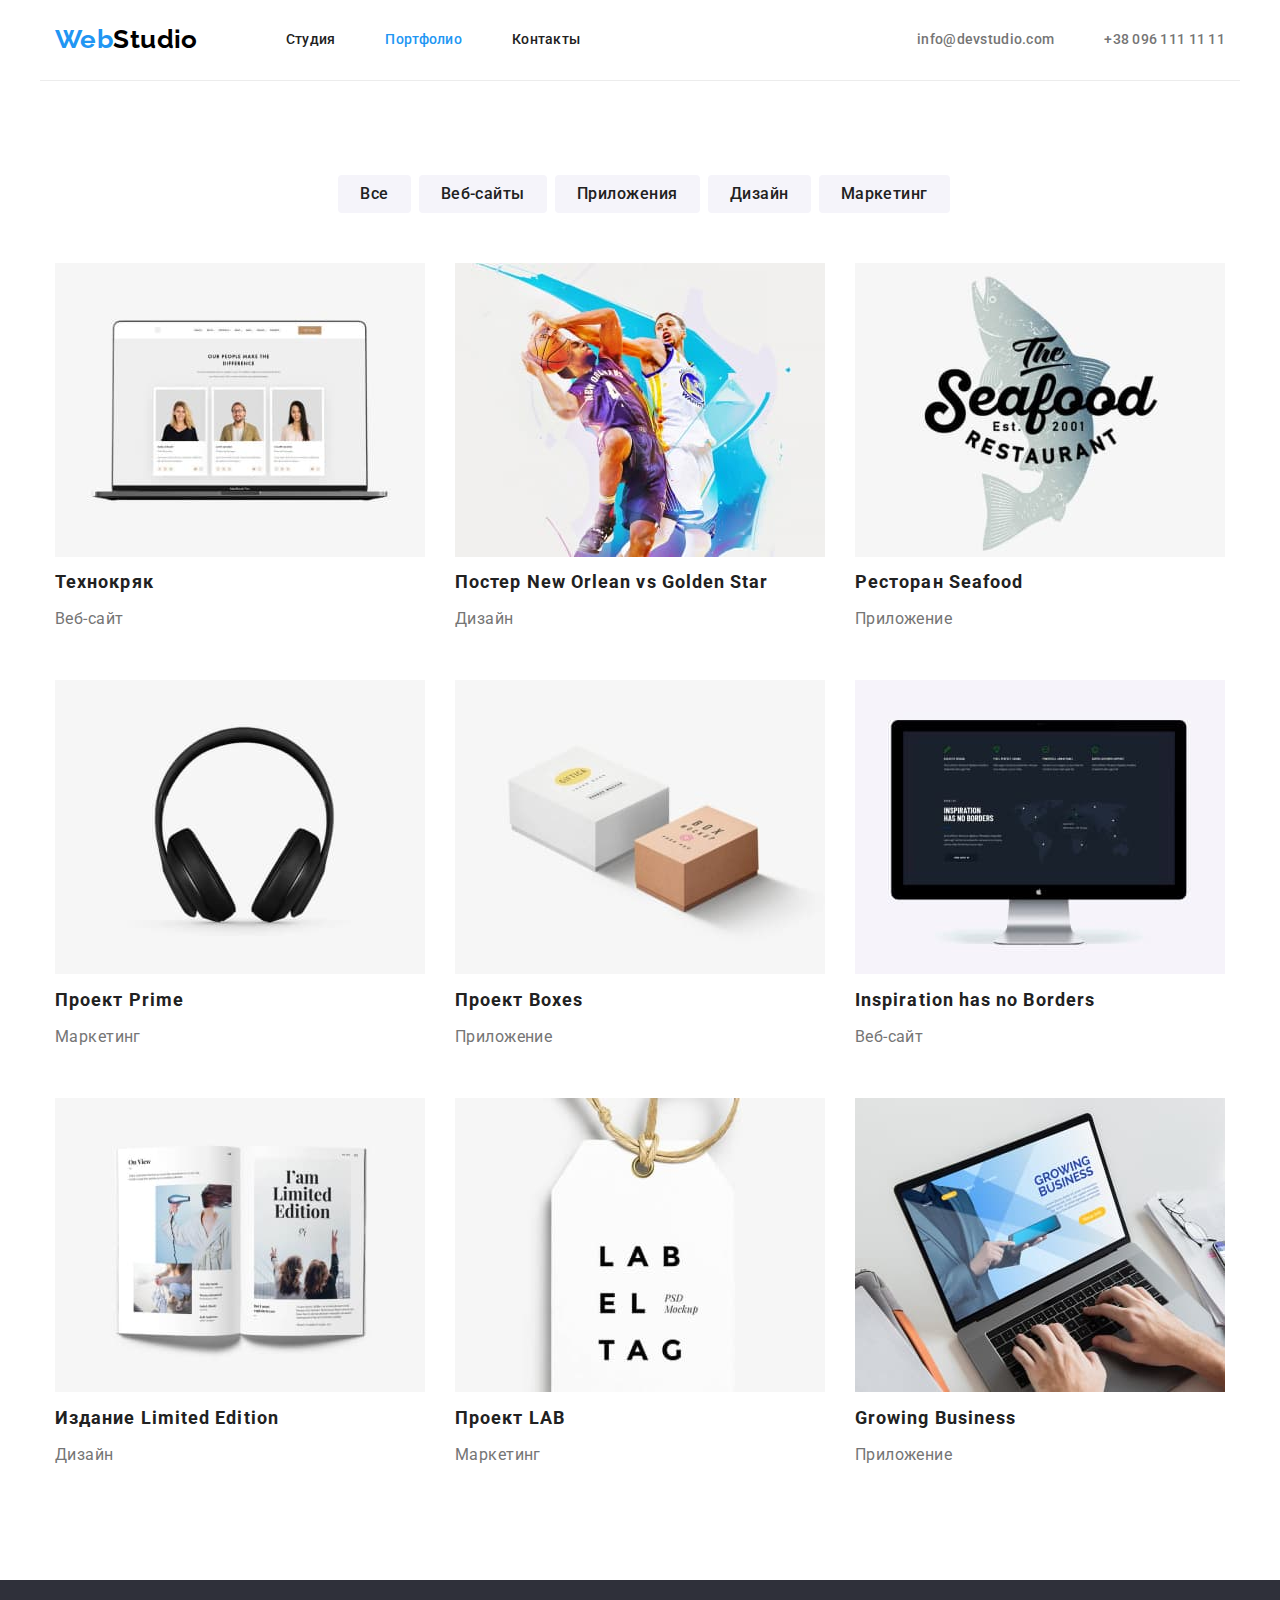
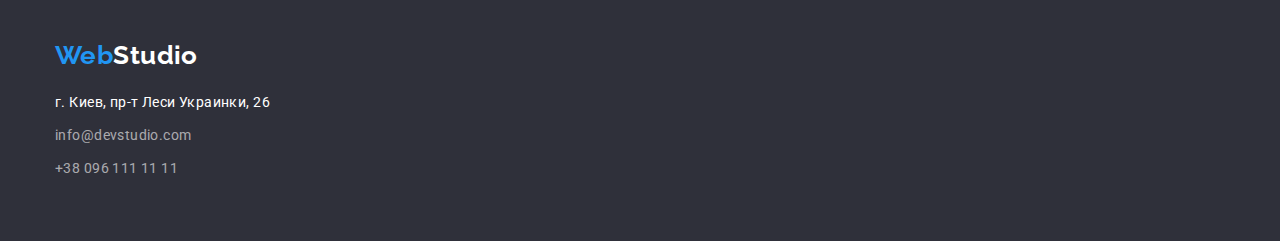
==== portfolio.html @ fbd90533 "Flexbox" ====
<!DOCTYPE html>
<html lang="ru">

<head>
    <meta charset="UTF-8">
    <meta http-equiv="X-UA-Compatible" content="IE=edge">
    <meta name="viewport" content="width=device-width, initial-scale=1.0">
    <title>Document</title>
    <link
        href="https://fonts.googleapis.com/css2?family=Raleway:wght@700&family=Roboto:wght@400;500;700;900&display=swap"
        rel="stylesheet">
    <link rel="stylesheet"
        href="https://cdnjs.cloudflare.com/ajax/libs/modern-normalize/1.1.0/modern-normalize.min.css">
    <link rel="stylesheet" href="./css/styles.css">
</head>

<body>
    <!-- Шапка сайта -->
    <header class="page-header">

        <div class="container">
            <nav class="main-nav">
                <a href="./index.html" class="logo"><span class="accent">Web</span>Studio</a>
                <ul class="site-nav list ">
                    <li class="item"> <a href="./index.html" class="link ">Студия</a> </li>
                    <li class="item"><a href="./portfolio.html" class="link current">Портфолио</a></li>
                    <li class="item"><a href="" class="link">Контакты</a></li>
                </ul>
            </nav>
        </div>
        <div class="container">
            <ul class="contacts list">
                <li class="item"><a href="mailto:info@devstudio.com" class="contact">info@devstudio.com</a></li>
                <li class="item"><a href="tel:+380961111111" class="contact">+38 096 111 11 11</a></li>
            </ul>
        </div>

    </header>
    <main>

        <section class="section">
            <h1 class="visually-hidden">Портфолио</h1>
            <!-- Фильтр -->
            <div class="container">
                <ul class="filter list">
                    <li class="item"> <button type="button" class="button secondary">Все</button></li>
                    <li class="item"><button type="button" class="button secondary">Веб-сайты</button></li>
                    <li class="item"><button type="button" class="button secondary">Приложения</button></li>
                    <li class="item"><button type="button" class="button secondary">Дизайн</button></li>
                    <li class="item"><button type="button" class="button secondary">Маркетинг</button></li>

                </ul>
            </div>
            <!-- Галерея -->
            <div class="container ">
                <ul class="gallery list">
                    <li class="gallery-element">
                        <img src="./image/tech.jpg" alt="Технокряк" width="370">
                        <h2 class="title">Технокряк</h2>
                        <p class="text">Веб-сайт</p>
                    </li>
                    <li class="gallery-element">
                        <img src="./image/baketball.jpg" alt="Постер New Orlean vs Golden Star" width="370">
                        <h2 class="title">Постер New Orlean vs Golden Star</h2>
                        <p class="text">Дизайн</p>
                    </li>
                    <li class="gallery-element">
                        <img src="./image/seafood.jpg" alt="Ресторан Seafood" width="370">
                        <h2 class="title">Ресторан Seafood</h2>
                        <p class="text">Приложение</p>
                    </li>
                    <li class="gallery-element">
                        <img src="./image/headphones.jpg" alt="Проект Prime" width="370">
                        <h2 class="title">Проект Prime</h2>
                        <p class="text">Маркетинг</p>
                    </li>
                    <li class="gallery-element">
                        <img src="./image/box.jpg" alt="Проект Boxes" width="370">
                        <h2 class="title">Проект Boxes</h2>
                        <p class="text">Приложение</p>
                    </li>
                    <li class="gallery-element">
                        <img src="./image/screen.jpg" alt="Inspiration has no Borders" width="370">
                        <h2 class="title">Inspiration has no Borders</h2>
                        <p class="text">Веб-сайт</p>
                    </li>
                    <li class="gallery-element">
                        <img src="./image/magazine.jpg" alt="Издание Limited Edition" width="370">
                        <h2 class="title">Издание Limited Edition</h2>
                        <p class="text">Дизайн</p>
                    </li>
                    <li class="gallery-element">
                        <img src="./image/lab.jpg" alt="Проект LAB" width="370">
                        <h2 class="title">Проект LAB</h2>
                        <p class="text">Маркетинг</p>
                    </li>
                    <li class="gallery-element">
                        <img src="./image/laptop.jpg" alt="Growing Business" width="370">
                        <h2 class="title">Growing Business</h2>
                        <p class="text">Приложение</p>
                    </li>
                </ul>
            </div>
        </section>

    </main>

    <!-- Футер -->
    <footer class="footer">
        <div class="container">
            <a href="./index.html" class="logo logo-color"> <span class="accent">Web</span>Studio</a>
            <address>
                <ul class="information list">
                    <li><a href="https://goo.gl/maps/9Z7qe7YCzhTjA3D87" target="_blank"
                            rel="nofollow noopener noreferrer" class="address">г. Киев, пр-т Леси Украинки, 26</a></li>
                    <li><a href="mailto:info@devstudio.com" class="contact">info@devstudio.com</a></li>
                    <li><a href="tel:+380961111111" class="contact">+38 096 111 11 11</a></li>
                </ul>
            </address>
        </div>
    </footer>



</body>

</html>
---- css/styles.css ----
/* цвет втор #212121 */
/* цвет основ #757575 */
/* белій #FFFFFF */
/* акцент голубой #2196F3 */

/* вторичній цвет фона на команду #F5F4FA */


:root {
    --primary-text-color: #757575;
    --title-text-color: #212121;
    --accent-color: #2196F3;
    --black-color-logo: #000000;
    --white-color: #ffffff;
    --dark-bgc: #2F303A;
    --light-bgc: #F5F4FA;
    --btn-bdc: #188CE8;
}

/* INDEX-Студия*/
body {
    background-color: var(--white-color);
    color: var(--primary-text-color);
    font-family: Roboto, sans-serif;
    font-size: 14px;
    line-height: 1.7;
    letter-spacing: 0.03em;
}

/* Утиліти */
.list {
    list-style: none;
    padding: 0;
    margin: 0;
}

/* Page header */
.page-header {
    display: flex;
    align-items: center;

    margin-left: auto;
    margin-right: auto;
    width: 1200px;
    border-bottom:1px solid #ECECEC;
}

.container {
    margin-left: auto;
    margin-right: auto;
    width: 1200px;
    padding-right: 15px;
    padding-left: 15px;


}

/* Logo */
.logo {
    color: var(--black-color-logo);
    font-family: Raleway, sans-serif;
    font-weight: 700;
    font-size: 26px;
    line-height: 1.2;
    text-decoration: none;
    margin-right: 88px;
}

.accent {
    color: var(--accent-color);
}


/* Main nav */
.main-nav {
    display: flex;
    align-items: center;

}

/* Site nav */
.site-nav .link {
    color: var(--title-text-color);
    font-weight: 500;
    line-height: 1.14;
    letter-spacing: 0.02em;
    text-decoration: none;

}

.site-nav .link:hover,
.site-nav .link:focus {
    color: var(--accent-color);
}

.site-nav .link.current {
    color: var(--accent-color);
}

/* Site contacts */
.contacts {
    justify-content: flex-end;
}

.contacts .contact {
    color: var(--primary-text-color);
    font-weight: 500;
    line-height: 1.14;
    letter-spacing: 0.02em;
    text-decoration: none;
}

.contacts .contact:hover,
.contacts .contact:focus {
    color: var(--accent-color);
}


/* Site nav */
.site-nav {
    display: flex;

}

.site-nav .item:not(:last-child) {
    margin-right: 50px;

}

.site-nav .link {
    display: block;
    padding-top: 32px;
    padding-bottom: 32px;

    color: var(--title-text-color);


}

.site-nav .link:hover,
.site-nav .link:focus {
    color: var(--accent-color);
}

.site-nav .link.current {
    color: var(--accent-color);
}

/* Site contacts */
.contacts {
    display: flex;

}

.contacts .item:not(:last-child) {
    margin-right: 50px;

}

.contacts .contact {
    color: var(--primary-text-color);
}

.contact:hover,
.contact:focus {
    color: var(--accent-color);
}


/* Hero */
.hero {
    background-color: var(--dark-bgc);
    text-align: center;
}

.hero-title {
    margin-top: 0;
    margin-bottom: 30px;
    color: var(--white-color);
    font-weight: 900;
    font-size: 44px;
    line-height: 1.36;

    letter-spacing: 0.06em;
    text-transform: uppercase;

}

/* Hide the paragraph */
.visually-hidden {
    position: absolute;
    width: 1px;
    height: 1px;
    margin: -1px;
    border: 0;
    padding: 0;

    white-space: nowrap;
    clip-path: inset(100%);
    clip: rect(0 0 0 0);
    overflow: hidden;
}

/* Button */
.button {
    border-radius: 4px;
    padding: 0;
    border: none;
    background-color: var(--white-color);
    color: var(--title-text-color);
    font-family: inherit;
    font-weight: 700;
    font-size: 16px;
    line-height: 1.86;
    text-align: center;
    cursor: pointer;
    text-align: center;


}

.button.primary {
    min-width: 200px;
    min-height: 50px;
    background-color: var(--accent-color);
    color: var(--white-color);
    letter-spacing: 0.06em;

}

.button.primary:hover,
.button.primary:focus {
    background-color: var(--btn-bdc);
}


.button.secondary {
    display: inline-block;
    background-color: var(--light-bgc);
    color: var(--title-text-color);
    font-weight: 500;
    line-height: 1.6;
    letter-spacing: 0.03em;
    border-radius: 4px;
    padding: 6px 22px;


}

/* Section */

.section {
    padding-top: 94px;
    padding-bottom: 94px;
}

.section.no-padding {
    padding-top: 0;


}

.section-title {
    color: var(--title-text-color);
    font-weight: 700;
    font-size: 36px;
    line-height: 1.17;
    text-align: center;
    margin-top: 0px;
    margin-bottom: 50px;

}

/* Features */
.features {
    display: flex;
    justify-content: space-between;
}

.features .item {
    width: 270px;
}

.features .title {
    color: var(--title-text-color);
    font-size: 14px;
    font-weight: 700;
    line-height: 1.14;
    text-transform: uppercase;
    margin-top: 0;
    margin-bottom: 10px;
}

.features p {
    margin-top: 0;
    margin-bottom: 0;
}

/* Activity */
.activity {
    display: flex;
    justify-content: space-between;

}

/* Team */
.team {
    display: flex;
    text-align: center;

}

.team .item {
    background: var(--white-color);
    box-shadow: 0px 1px 3px rgba(0, 0, 0, 0.12), 0px 1px 1px rgba(0, 0, 0, 0.14), 0px 2px 1px rgba(0, 0, 0, 0.2);
    border-radius: 0px 0px 4px 4px;

}

.team .item:not(:last-child) {
    margin-right: 30px;
}

.our-team {
    background-color: var(--light-bgc);
}

.team .title {
    color: var(--title-text-color);
    font-weight: 500;
    font-size: 16px;
    line-height: 1.2;
    margin-top: 30px;
    margin-bottom: 10;

}

.team .text {
    font-size: 16px;
    line-height: 1.2;
    margin-top: 0;
    margin-bottom: 30px;

}

/* Footer */

address {
    font-style: normal;
}

.footer {
    background-color: var(--dark-bgc);
    color: var(--white-color);
    padding-top: 60px;
    padding-bottom: 60px;

}

.logo-color {
    color: var(--white-color);
    display: inline-block;
    padding-bottom: 20px;
}


.information .address {
    color: var(--white-color);
    text-decoration: none;
}

.information li:not(:last-child) {
    padding-bottom: 9px;
}

.information .address:hover,
.information .address:focus {
    color: var(--accent-color);
}

.contact {
    color: rgba(255, 255, 255, 0.6);
    text-decoration: none;
}


/* Portfolio - Портфолио */
.filter {
    display: flex;
    justify-content: center;
}

.filter .item {
    margin-left: 8px;
    margin-bottom: 50px;

}

.filter .button:hover,
.filter .button:focus {
    background-color: var(--accent-color);
    color: var(--white-color);

}

.gallery {
    display: flex;
    flex-wrap: wrap;


}

.gallery-element {
    width: calc((100% - 60px) / 3);
    margin-right: 30px;
    margin-bottom: 30px;


}

.gallery-element:nth-child(3n) {
    margin-right: 0;

}

.gallery-element:nth-last-child(-n + 3) {
    margin-bottom: 0;
}


.gallery .title {
    color: var(--title-text-color);
    font-weight: 700;
    font-size: 18px;
    line-height: 2;
    letter-spacing: 0.06em;
    margin-top: 0;
    margin-bottom: 4px;
}

.gallery .text {
    font-size: 16px;
    line-height: 1.88;
    margin-top: 0;
    margin-bottom: 20;
}
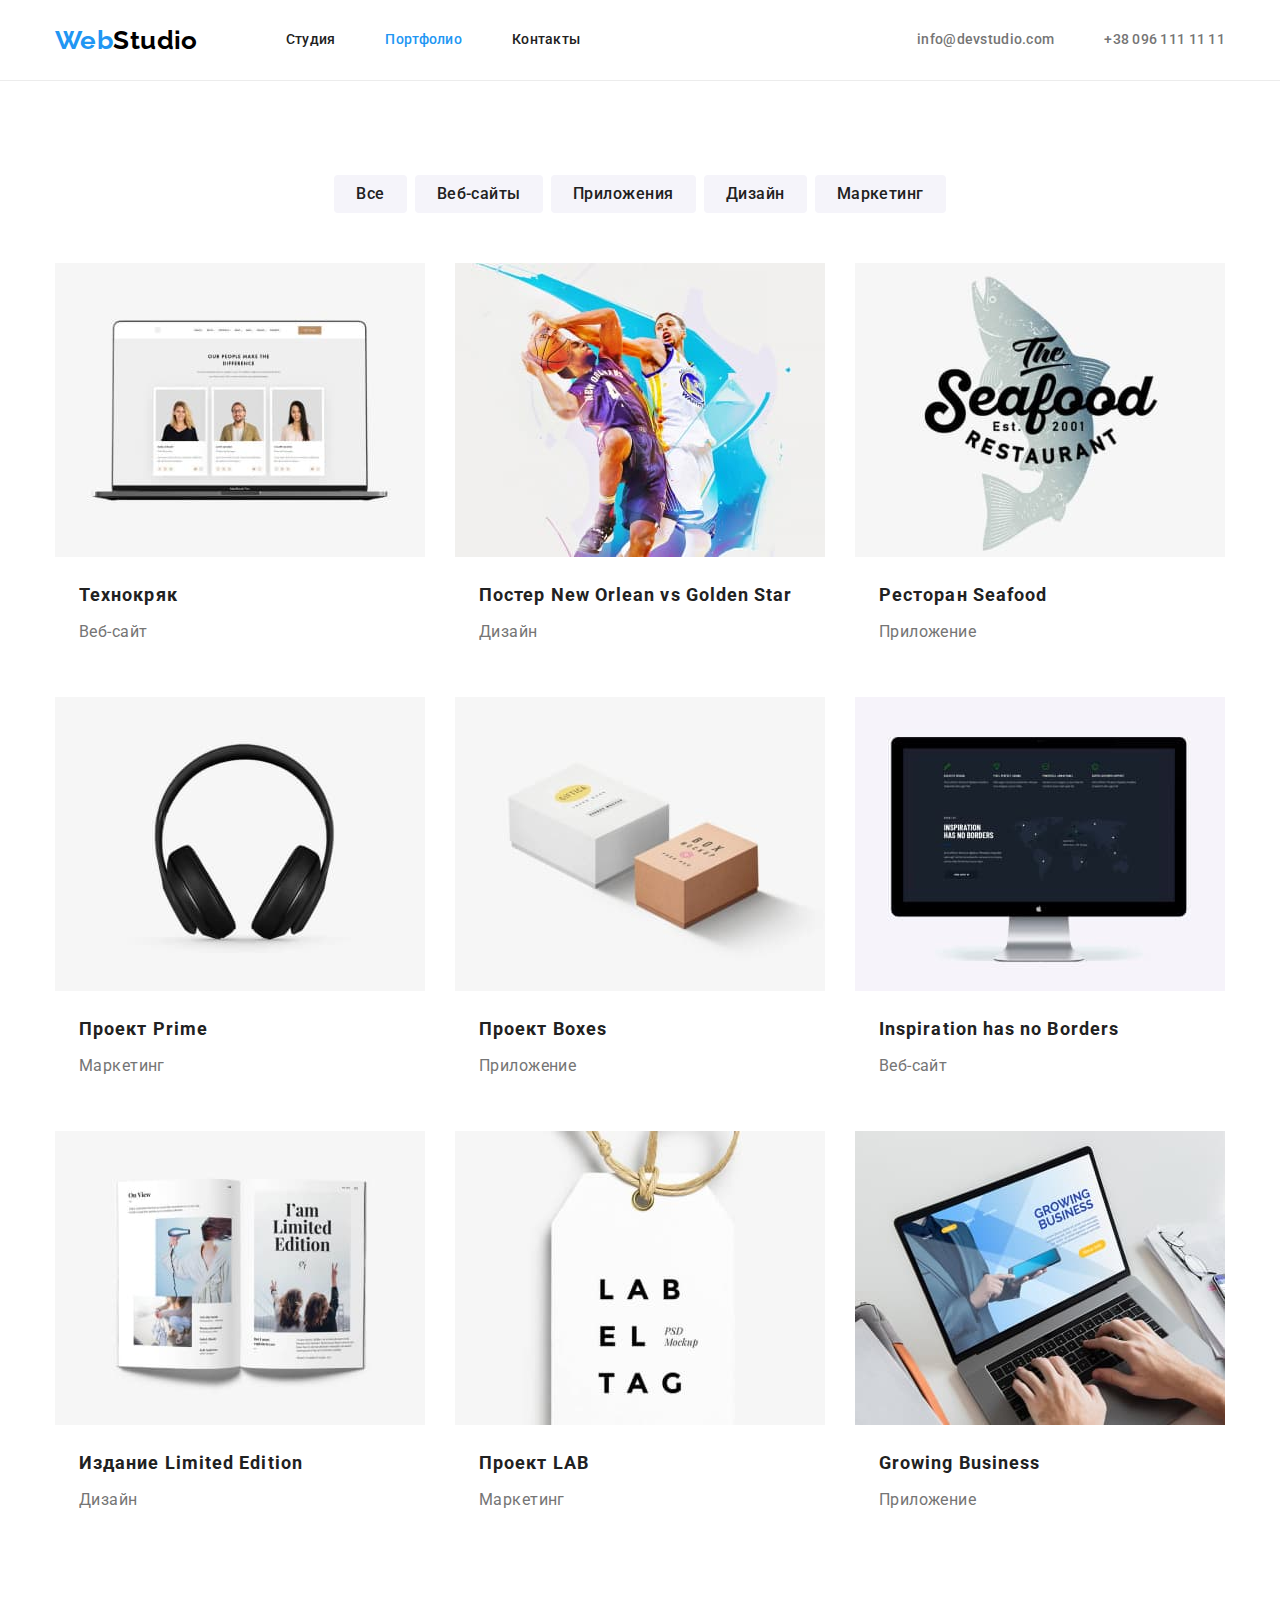
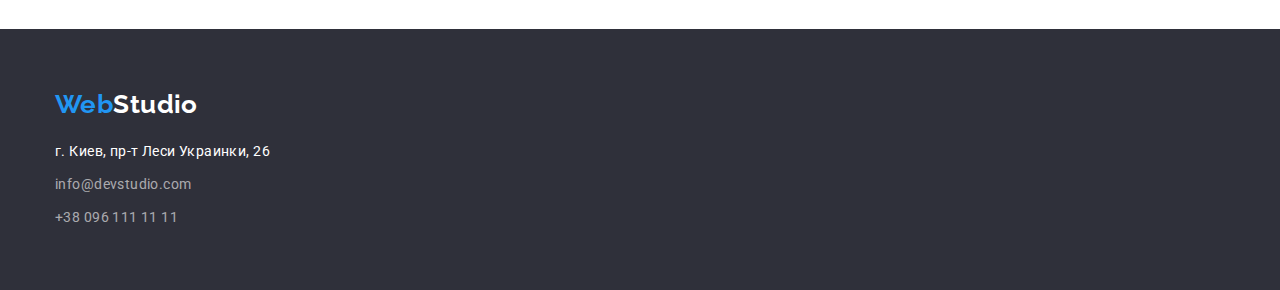
==== commit f53e1263: "Робота над помилками" ====
--- a/portfolio.html
+++ b/portfolio.html
@@ -17,90 +17,118 @@
 <body>
     <!-- Шапка сайта -->
     <header class="page-header">
-
-        <div class="container">
+        <div class="container flex-header">
             <nav class="main-nav">
-                <a href="./index.html" class="logo"><span class="accent">Web</span>Studio</a>
+                <a href="./index.html" class="logo link"><span class="accent">Web</span>Studio</a>
                 <ul class="site-nav list ">
-                    <li class="item"> <a href="./index.html" class="link ">Студия</a> </li>
+                    <li class="item"> <a href="./index.html" class="link">Студия</a> </li>
                     <li class="item"><a href="./portfolio.html" class="link current">Портфолио</a></li>
                     <li class="item"><a href="" class="link">Контакты</a></li>
                 </ul>
             </nav>
-        </div>
-        <div class="container">
+    
+    
             <ul class="contacts list">
                 <li class="item"><a href="mailto:info@devstudio.com" class="contact">info@devstudio.com</a></li>
                 <li class="item"><a href="tel:+380961111111" class="contact">+38 096 111 11 11</a></li>
             </ul>
         </div>
+    
+    
+    </header>
 
-    </header>
     <main>
 
         <section class="section">
-            <h1 class="visually-hidden">Портфолио</h1>
-            <!-- Фильтр -->
             <div class="container">
+                <h1 class="visually-hidden">Портфолио</h1>
+                <!-- Фильтр -->
                 <ul class="filter list">
                     <li class="item"> <button type="button" class="button secondary">Все</button></li>
                     <li class="item"><button type="button" class="button secondary">Веб-сайты</button></li>
                     <li class="item"><button type="button" class="button secondary">Приложения</button></li>
                     <li class="item"><button type="button" class="button secondary">Дизайн</button></li>
                     <li class="item"><button type="button" class="button secondary">Маркетинг</button></li>
-
+                
                 </ul>
-            </div>
-            <!-- Галерея -->
-            <div class="container ">
+                
+                <!-- Галерея -->
+                
                 <ul class="gallery list">
                     <li class="gallery-element">
                         <img src="./image/tech.jpg" alt="Технокряк" width="370">
-                        <h2 class="title">Технокряк</h2>
-                        <p class="text">Веб-сайт</p>
+                        <div class="card-content">
+                            <h2 class="title">Технокряк</h2>
+                            <p class="text">Веб-сайт</p>
+                        </div>
                     </li>
                     <li class="gallery-element">
                         <img src="./image/baketball.jpg" alt="Постер New Orlean vs Golden Star" width="370">
-                        <h2 class="title">Постер New Orlean vs Golden Star</h2>
-                        <p class="text">Дизайн</p>
+                        <div class="card-content">
+                            <h2 class="title">Постер New Orlean vs Golden Star</h2>
+                            <p class="text">Дизайн</p>
+                        </div>
                     </li>
                     <li class="gallery-element">
                         <img src="./image/seafood.jpg" alt="Ресторан Seafood" width="370">
-                        <h2 class="title">Ресторан Seafood</h2>
-                        <p class="text">Приложение</p>
+                        <div class="card-content">
+                            <h2 class="title">Ресторан Seafood</h2>
+                            <p class="text">Приложение</p>
+                        </div>
+                
                     </li>
                     <li class="gallery-element">
                         <img src="./image/headphones.jpg" alt="Проект Prime" width="370">
-                        <h2 class="title">Проект Prime</h2>
-                        <p class="text">Маркетинг</p>
+                        <div class="card-content">
+                            <h2 class="title">Проект Prime</h2>
+                            <p class="text">Маркетинг</p>
+                        </div>
+                
                     </li>
                     <li class="gallery-element">
                         <img src="./image/box.jpg" alt="Проект Boxes" width="370">
-                        <h2 class="title">Проект Boxes</h2>
-                        <p class="text">Приложение</p>
+                        <div class="card-content">
+                            <h2 class="title">Проект Boxes</h2>
+                            <p class="text">Приложение</p>
+                
+                        </div>
+                
                     </li>
                     <li class="gallery-element">
                         <img src="./image/screen.jpg" alt="Inspiration has no Borders" width="370">
-                        <h2 class="title">Inspiration has no Borders</h2>
-                        <p class="text">Веб-сайт</p>
+                        <div class="card-content">
+                            <h2 class="title">Inspiration has no Borders</h2>
+                            <p class="text">Веб-сайт</p>
+                        </div>
                     </li>
                     <li class="gallery-element">
                         <img src="./image/magazine.jpg" alt="Издание Limited Edition" width="370">
-                        <h2 class="title">Издание Limited Edition</h2>
-                        <p class="text">Дизайн</p>
+                        <div class="card-content">
+                            <h2 class="title">Издание Limited Edition</h2>
+                            <p class="text">Дизайн</p>
+                        </div>
                     </li>
                     <li class="gallery-element">
                         <img src="./image/lab.jpg" alt="Проект LAB" width="370">
-                        <h2 class="title">Проект LAB</h2>
-                        <p class="text">Маркетинг</p>
+                        <div class="card-content">
+                            <h2 class="title">Проект LAB</h2>
+                            <p class="text">Маркетинг</p>
+                        </div>
+                
                     </li>
                     <li class="gallery-element">
                         <img src="./image/laptop.jpg" alt="Growing Business" width="370">
-                        <h2 class="title">Growing Business</h2>
-                        <p class="text">Приложение</p>
+                        <div class="card-content">
+                            <h2 class="title">Growing Business</h2>
+                            <p class="text">Приложение</p>
+                        </div>
+                
                     </li>
                 </ul>
+
             </div>
+           
+            
         </section>
 
     </main>
@@ -108,13 +136,13 @@
     <!-- Футер -->
     <footer class="footer">
         <div class="container">
-            <a href="./index.html" class="logo logo-color"> <span class="accent">Web</span>Studio</a>
+            <a href="./index.html" class="logo-footer link"> <span class="accent">Web</span>Studio</a>
             <address>
                 <ul class="information list">
-                    <li><a href="https://goo.gl/maps/9Z7qe7YCzhTjA3D87" target="_blank"
-                            rel="nofollow noopener noreferrer" class="address">г. Киев, пр-т Леси Украинки, 26</a></li>
-                    <li><a href="mailto:info@devstudio.com" class="contact">info@devstudio.com</a></li>
-                    <li><a href="tel:+380961111111" class="contact">+38 096 111 11 11</a></li>
+                    <li><a href="https://goo.gl/maps/9Z7qe7YCzhTjA3D87" target="_blank" rel="nofollow noopener noreferrer"
+                            class="address link">г. Киев, пр-т Леси Украинки, 26</a></li>
+                    <li><a href="mailto:info@devstudio.com" class="contact link">info@devstudio.com</a></li>
+                    <li><a href="tel:+380961111111" class="contact link">+38 096 111 11 11</a></li>
                 </ul>
             </address>
         </div>
@@ -122,6 +150,7 @@
 
 
 
+
 </body>
 
 </html>--- a/css/styles.css
+++ b/css/styles.css
@@ -15,54 +15,94 @@
     --dark-bgc: #2F303A;
     --light-bgc: #F5F4FA;
     --btn-bdc: #188CE8;
+    --fz-h1: 44px;
+    --fw-header-500: 500;
+    --fw-title-700: 700;
+    --border-color:#ECECEC;
+    --card-gap: 30px;
+    --main-font: Roboto, sans-serif;
+    --logo-font: Raleway, sans-serif;
+    
+
 }
 
 /* INDEX-Студия*/
 body {
     background-color: var(--white-color);
     color: var(--primary-text-color);
-    font-family: Roboto, sans-serif;
+    font-family: var(--main-font);
     font-size: 14px;
-    line-height: 1.7;
+    line-height: 1.71;
     letter-spacing: 0.03em;
 }
 
 /* Утиліти */
+
+h1,
+h2,
+h3,
+h4,
+h5,
+h6,
+p{
+    margin: 0;
+}
+
+img{
+    display: block;
+    max-width: 100%;
+    height: auto;
+}
+
+address {
+    font-style: normal;
+}
+
 .list {
     list-style: none;
     padding: 0;
     margin: 0;
 }
 
+.section {
+    padding-top: 94px;
+    padding-bottom: 94px;
+}
+
+.link{
+    text-decoration: none;
+    
+}
+
 /* Page header */
-.page-header {
-    display: flex;
-    align-items: center;
-
-    margin-left: auto;
-    margin-right: auto;
-    width: 1200px;
-    border-bottom:1px solid #ECECEC;
-}
+  .page-header{
+    border-bottom: 1px solid var(--border-color);
+
+  }
 
 .container {
+    
     margin-left: auto;
     margin-right: auto;
     width: 1200px;
     padding-right: 15px;
     padding-left: 15px;
 
-
+}
+
+.flex-header{
+    display: flex;
+   
+    
 }
 
 /* Logo */
 .logo {
     color: var(--black-color-logo);
-    font-family: Raleway, sans-serif;
-    font-weight: 700;
+    font-family: var(--logo-font);
+    font-weight: var(--fw-title-700);
     font-size: 26px;
-    line-height: 1.2;
-    text-decoration: none;
+    line-height: 1.19;
     margin-right: 88px;
 }
 
@@ -81,11 +121,10 @@
 /* Site nav */
 .site-nav .link {
     color: var(--title-text-color);
-    font-weight: 500;
+    font-weight: var(--fw-header-500);
     line-height: 1.14;
     letter-spacing: 0.02em;
-    text-decoration: none;
-
+   
 }
 
 .site-nav .link:hover,
@@ -99,12 +138,13 @@
 
 /* Site contacts */
 .contacts {
-    justify-content: flex-end;
+    margin-left: auto;
+    align-items: center;
 }
 
 .contacts .contact {
     color: var(--primary-text-color);
-    font-weight: 500;
+    font-weight: var(--fw-header-500);
     line-height: 1.14;
     letter-spacing: 0.02em;
     text-decoration: none;
@@ -149,7 +189,6 @@
 /* Site contacts */
 .contacts {
     display: flex;
-
 }
 
 .contacts .item:not(:last-child) {
@@ -169,18 +208,25 @@
 
 /* Hero */
 .hero {
+    padding-top: 200px;
+    padding-bottom: 200px;
+
     background-color: var(--dark-bgc);
     text-align: center;
+    
 }
 
 .hero-title {
-    margin-top: 0;
-    margin-bottom: 30px;
-    color: var(--white-color);
+    width: 696px;
+    margin-left: auto;
+    margin-right: auto;
+    margin-bottom: var(--card-gap);
+
+    color: var(--white-color);
+
     font-weight: 900;
-    font-size: 44px;
+    font-size: var(--fz-h1);
     line-height: 1.36;
-
     letter-spacing: 0.06em;
     text-transform: uppercase;
 
@@ -204,27 +250,26 @@
 /* Button */
 .button {
     border-radius: 4px;
-    padding: 0;
     border: none;
     background-color: var(--white-color);
     color: var(--title-text-color);
     font-family: inherit;
-    font-weight: 700;
+    font-weight: var(--fw-title-700);
     font-size: 16px;
-    line-height: 1.86;
+    line-height: 1.88;
     text-align: center;
     cursor: pointer;
-    text-align: center;
-
-
+    
 }
 
 .button.primary {
     min-width: 200px;
-    min-height: 50px;
+    padding: 10px 32px;
+
     background-color: var(--accent-color);
     color: var(--white-color);
     letter-spacing: 0.06em;
+    
 
 }
 
@@ -238,8 +283,8 @@
     display: inline-block;
     background-color: var(--light-bgc);
     color: var(--title-text-color);
-    font-weight: 500;
-    line-height: 1.6;
+    font-weight: var(--fw-header-500);
+    line-height: 1.62;
     letter-spacing: 0.03em;
     border-radius: 4px;
     padding: 6px 22px;
@@ -249,10 +294,7 @@
 
 /* Section */
 
-.section {
-    padding-top: 94px;
-    padding-bottom: 94px;
-}
+
 
 .section.no-padding {
     padding-top: 0;
@@ -262,11 +304,10 @@
 
 .section-title {
     color: var(--title-text-color);
-    font-weight: 700;
+    font-weight: var(--fw-title-700);
     font-size: 36px;
     line-height: 1.17;
     text-align: center;
-    margin-top: 0px;
     margin-bottom: 50px;
 
 }
@@ -274,33 +315,34 @@
 /* Features */
 .features {
     display: flex;
-    justify-content: space-between;
+    
 }
 
 .features .item {
     width: 270px;
 }
+.features .item:not(:last-child) {
+    margin-right: var(--card-gap);
+}
 
 .features .title {
     color: var(--title-text-color);
     font-size: 14px;
-    font-weight: 700;
+    font-weight: var(--fw-title-700);
     line-height: 1.14;
     text-transform: uppercase;
-    margin-top: 0;
     margin-bottom: 10px;
 }
 
-.features p {
-    margin-top: 0;
-    margin-bottom: 0;
-}
+
 
 /* Activity */
 .activity {
     display: flex;
-    justify-content: space-between;
-
+
+}
+.activity .item:not(:last-child){
+    margin-right: var(--card-gap);
 }
 
 /* Team */
@@ -317,8 +359,13 @@
 
 }
 
+.item .card-content{
+    padding-top: var(--card-gap);
+    padding-bottom: var(--card-gap);
+}
+
 .team .item:not(:last-child) {
-    margin-right: 30px;
+    margin-right: var(--card-gap);
 }
 
 .our-team {
@@ -327,27 +374,23 @@
 
 .team .title {
     color: var(--title-text-color);
-    font-weight: 500;
+    font-weight: var(--fw-header-500);
     font-size: 16px;
-    line-height: 1.2;
-    margin-top: 30px;
-    margin-bottom: 10;
+    line-height: 1.16;
+    margin-bottom: 10px;
 
 }
 
 .team .text {
     font-size: 16px;
-    line-height: 1.2;
-    margin-top: 0;
-    margin-bottom: 30px;
+    line-height: 1.19;
+    
 
 }
 
 /* Footer */
 
-address {
-    font-style: normal;
-}
+
 
 .footer {
     background-color: var(--dark-bgc);
@@ -357,11 +400,17 @@
 
 }
 
-.logo-color {
+.logo-footer {
     color: var(--white-color);
     display: inline-block;
-    padding-bottom: 20px;
-}
+    font-size: 26px;
+    line-height: 1.19;
+    font-family: var(--logo-font);
+    font-weight: var(--fw-title-700);
+    margin-bottom: 20px;
+}
+    
+        
 
 
 .information .address {
@@ -370,7 +419,7 @@
 }
 
 .information li:not(:last-child) {
-    padding-bottom: 9px;
+   margin-bottom: 9px;
 }
 
 .information .address:hover,
@@ -380,7 +429,6 @@
 
 .contact {
     color: rgba(255, 255, 255, 0.6);
-    text-decoration: none;
 }
 
 
@@ -388,13 +436,13 @@
 .filter {
     display: flex;
     justify-content: center;
-}
-
-.filter .item {
-    margin-left: 8px;
     margin-bottom: 50px;
-
-}
+}
+
+.filter .item:not(:last-child){
+    margin-right: 8px;
+ }
+
 
 .filter .button:hover,
 .filter .button:focus {
@@ -404,43 +452,40 @@
 }
 
 .gallery {
+    
     display: flex;
     flex-wrap: wrap;
 
-
-}
-
-.gallery-element {
-    width: calc((100% - 60px) / 3);
-    margin-right: 30px;
-    margin-bottom: 30px;
-
-
-}
-
-.gallery-element:nth-child(3n) {
-    margin-right: 0;
-
-}
-
-.gallery-element:nth-last-child(-n + 3) {
-    margin-bottom: 0;
-}
-
+    margin-top: calc(-1 * var(--card-gap));
+    margin-left: calc(-1 * var(--card-gap));
+    
+}
+
+.gallery > .gallery-element {
+
+    flex-basis: calc(100%  / 3 - var(--card-gap));
+   
+    margin-left: var(--card-gap);
+    margin-top: var(--card-gap);
+
+}
+
+.gallery-element .card-content{
+    padding: 20px 24px;
+}
 
 .gallery .title {
-    color: var(--title-text-color);
-    font-weight: 700;
+    margin-bottom: 4px;
+    color: var(--title-text-color);
+    font-weight:var(--fw-title-700);
     font-size: 18px;
     line-height: 2;
     letter-spacing: 0.06em;
-    margin-top: 0;
-    margin-bottom: 4px;
+    
 }
 
 .gallery .text {
     font-size: 16px;
     line-height: 1.88;
-    margin-top: 0;
-    margin-bottom: 20;
+    
 }